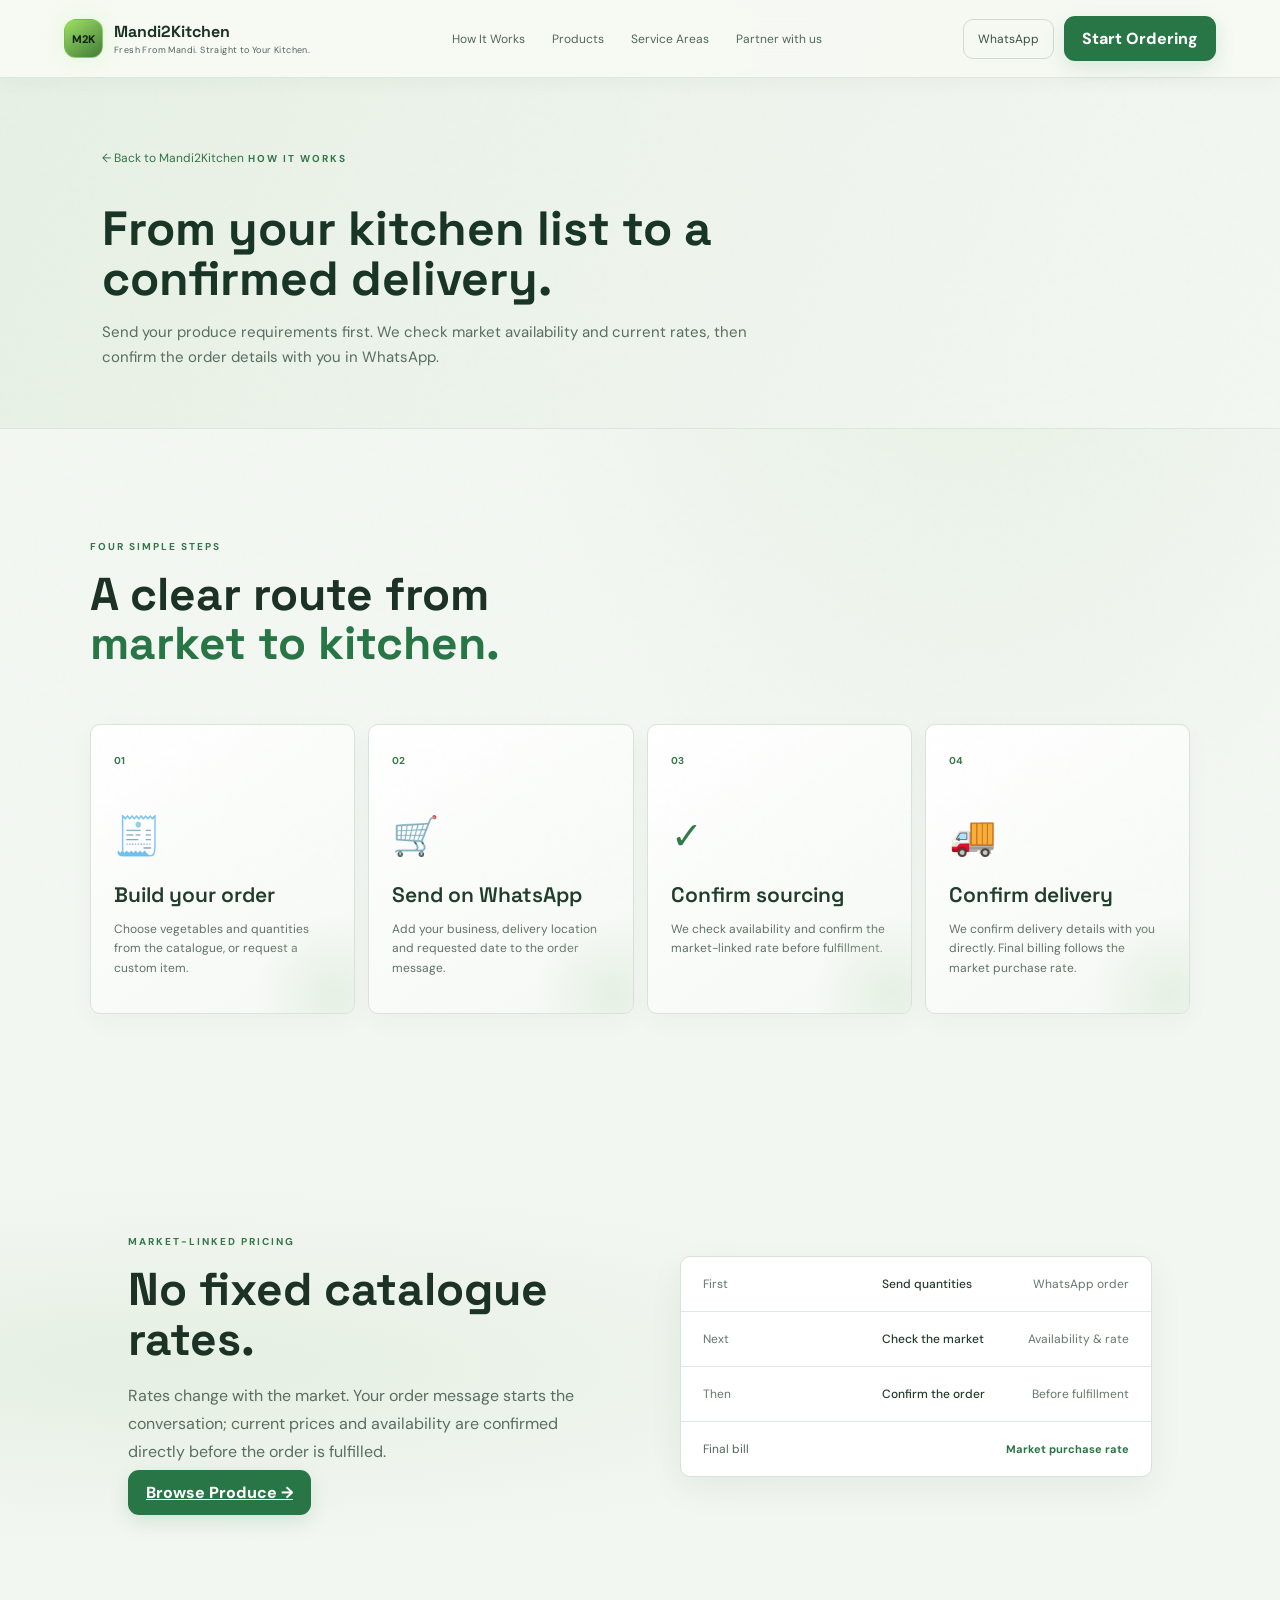
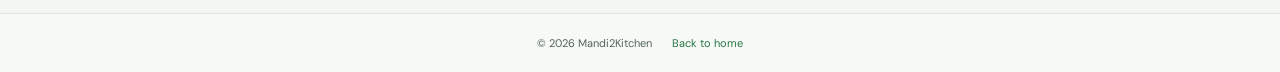
==== Mandi2Kitchen-3D 3/how-it-works.html @ 66011801 "Add files via upload" ====
<!doctype html>
<html lang="en">
  <head>
    <meta charset="UTF-8">
    <meta name="viewport" content="width=device-width, initial-scale=1.0">
    <title>How Ordering Works | Mandi2Kitchen</title>
    <meta name="description" content="Learn how Mandi2Kitchen restaurant produce orders are requested, sourced, checked and confirmed for delivery.">
    <meta name="theme-color" content="#07100c">
    <link rel="icon" type="image/svg+xml" href="favicon.svg">
    <link rel="preconnect" href="https://fonts.googleapis.com">
    <link rel="preconnect" href="https://fonts.gstatic.com" crossorigin>
    <link rel="stylesheet" href="styles.css">
    <link rel="stylesheet" href="visual-refresh.css">
  </head>
  <body>
    <div class="grain">
    </div>
    <header class="nav">
      <a class="brand" href="index.html#home">
        <span class="logo">M2K</span>
        <span>
          <b>Mandi2Kitchen</b>
          <small>Fresh From Mandi. Straight to Your Kitchen.</small>
        </span>
      </a>
      <nav id="siteNav">
        <a href="#process">How It Works</a>
        <a href="products.html">Products</a>
        <a href="service-areas.html">Service Areas</a>
        <a href="partner.html">Partner with us</a>
      </nav>
      <button class="menu-toggle" type="button" aria-label="Open navigation menu" aria-expanded="false" aria-controls="siteNav" onclick="toggleMenu()" title="Open navigation menu">
        <span>
        </span>
        <span>
        </span>
        <span>
        </span>
      </button>
      <div class="nav-actions">
        <a class="wa" href="https://wa.me/919695871673?text=Hello%20Mandi2Kitchen%2C%20I%E2%80%99m%20interested%20in%20ordering%20fresh%20produce.%0A%0AMy%20name%3A%20%5BYour%20name%5D%0ARestaurant%3A%20%5BRestaurant%20name%5D%0ADelivery%20area%3A%20%5BArea%5D%0A%0APlease%20let%20me%20know%20how%20to%20get%20started." target="_blank" rel="noopener noreferrer">WhatsApp</a>
        <a class="primary order-link" href="products.html">Start Ordering</a>
      </div>
    </header>
    <main>
      <section class="partner-hero">
        <div class="partner-hero-inner">
          <a class="partner-back" href="index.html">← Back to Mandi2Kitchen</a>
          <span class="eyebrow">HOW IT WORKS</span>
          <h1>From your kitchen list to a confirmed delivery.</h1>
          <p>Send your produce requirements first. We check market availability and current rates, then confirm the order details with you in WhatsApp.</p>
        </div>
      </section>
      <section id="process" class="section process">
        <div class="section-head">
          <span class="eyebrow">FOUR SIMPLE STEPS</span>
          <h2>A clear route from<br>
            <em>market to kitchen.</em>
          </h2>
        </div>
        <div class="steps">
          <article>
            <b>01</b>
            <span>🧾</span>
            <h3>Build your order</h3>
            <p>Choose vegetables and quantities from the catalogue, or request a custom item.</p>
          </article>
          <article>
            <b>02</b>
            <span>🛒</span>
            <h3>Send on WhatsApp</h3>
            <p>Add your business, delivery location and requested date to the order message.</p>
          </article>
          <article>
            <b>03</b>
            <span>✓</span>
            <h3>Confirm sourcing</h3>
            <p>We check availability and confirm the market-linked rate before fulfillment.</p>
          </article>
          <article>
            <b>04</b>
            <span>🚚</span>
            <h3>Confirm delivery</h3>
            <p>We confirm delivery details with you directly. Final billing follows the market purchase rate.</p>
          </article>
        </div>
      </section>
      <section class="quote-section">
        <div>
          <span class="eyebrow">MARKET-LINKED PRICING</span>
          <h2>No fixed catalogue rates.</h2>
          <p>Rates change with the market. Your order message starts the conversation; current prices and availability are confirmed directly before the order is fulfilled.</p>
          <a class="primary" href="products.html">Browse Produce →</a>
        </div>
        <div class="quote-panel">
          <div class="quote-row">
            <span>First</span>
            <b>Send quantities</b>
            <i>WhatsApp order</i>
          </div>
          <div class="quote-row">
            <span>Next</span>
            <b>Check the market</b>
            <i>Availability & rate</i>
          </div>
          <div class="quote-row">
            <span>Then</span>
            <b>Confirm the order</b>
            <i>Before fulfillment</i>
          </div>
          <div class="quote-total">
            <span>Final bill</span>
            <strong>Market purchase rate</strong>
          </div>
        </div>
      </section>
    </main>
    <footer class="partner-footer">
      <div class="partner-footer-inner">
        <span>© 2026 Mandi2Kitchen</span>
        <a href="index.html">Back to home</a>
      </div>
    </footer>
    <script src="app.js">
    </script>
  </body>
</html>
---- Mandi2Kitchen-3D 3/styles.css ----
@import url('https://fonts.googleapis.com/css2?family=DM+Sans:wght@400;500;600;700&family=Space+Grotesk:wght@500;600;700&display=swap');
.faq-grid {
  display:grid;
  grid-template-columns:repeat(2,minmax(0,1fr));
  gap:0 32px;
  margin-top:30px
}
.faq-grid details {
  padding:18px 0;
  border-top:1px solid #ffffff18
}
.faq-grid summary {
  display:flex;
  justify-content:space-between;
  gap:18px;
  color:#e7eee8;
  font:600 15px 'Space Grotesk',sans-serif;
  list-style:none;
  cursor:pointer
}
.faq-grid summary::-webkit-details-marker {
  display:none
}
.faq-grid summary::after {
  content:'+';
  color:var(--green)
}
.faq-grid details[open] summary::after {
  content:'−'
}
.faq-grid details p {
  max-width:560px;
  margin:12px 0 0;
  color:#94a398;
  font-size:12px;
  line-height:1.7
}
@media(max-width:700px) {
  .faq-grid {
    grid-template-columns:1fr;
    gap:0
  }
}
@media(max-width:760px) {
  .admin-main .admin-form-grid {
    grid-template-columns:repeat(2,minmax(0,1fr))
  }
}
@media(max-width:560px) {
  .admin-main .admin-form-grid,.admin-main .admin-filters {
    grid-template-columns:1fr
  }
  .admin-nav-title {
    display:none
  }
  .admin-heading {
    display:block
  }
  .admin-heading h1 {
    font-size:28px
  }
  .admin-panel {
    padding:16px
  }
  .admin-panel-heading {
    align-items:flex-start
  }
  .price-account .account-signin,.price-account .account-signup-form,.catalog-tools {
    grid-template-columns:1fr
  }
}
.price-account {
  display:grid;
  grid-template-columns:1fr;
  gap:12px;
  padding:18px;
  margin:24px 0;
  border:1px solid #ffffff18;
  border-radius:8px;
  background:#0d1a14
}
.account-signin,.account-signup-form {
  display:grid;
  grid-template-columns:repeat(3,minmax(0,1fr));
  gap:12px;
  align-items:end
}
.account-signin label,.account-signup-form label,.catalog-tools label {
  display:grid;
  gap:6px;
  color:#a8b7ad;
  font-size:11px
}
.account-signin input,.account-signup-form input,.catalog-tools input,.catalog-tools select {
  width:100%;
  min-width:0;
  padding:10px;
  border:1px solid #ffffff18;
  border-radius:8px;
  background:#07110c;
  color:#dce6df;
  font:inherit;
  font-size:12px
}
.price-account p {
  margin:0;
  color:#9daea3;
  font-size:12px
}
.price-account .is-error {
  color:#ff8f8f
}
.account-signup {
  margin-top:12px;
  color:#c9e5ae;
  font-size:12px
}
.account-signup summary {
  cursor:pointer
}
.account-signup-form {
  grid-template-columns:repeat(2,minmax(0,1fr));
  margin:14px 0
}
.account-signup>p {
  margin-top:8px
}
.catalog-tools {
  display:grid;
  grid-template-columns:minmax(200px,2fr) minmax(160px,1fr);
  gap:14px;
  margin:20px 0
}
.product .price-state {
  position:static;
  display:block;
  margin-top:8px;
  color:var(--green);
  font-size:12px
}
.product .price-trend,.product .price-movement,.product .rate-disclaimer {
  display:block;
  position:static;
  margin:8px 0 0;
  font-size:10px;
  line-height:1.5
}
.product .price-trend {
  color:#b9c8be;
  white-space:nowrap
}
.product .price-movement {
  font-weight:700
}
.price-up {
  color:#8ed47b!important
}
.price-down {
  color:#ff8585!important
}
.price-flat {
  color:#b4c0b8!important
}
.product .rate-disclaimer {
  color:#7f9185;
  font-weight:400
}
.history-trigger {
  width:100%;
  margin-top:10px;
  padding:9px;
  border:1px solid #ffffff20;
  border-radius:8px;
  background:transparent;
  color:#d5f58c;
  font:inherit;
  font-size:11px;
  cursor:pointer
}
.history-trigger:hover {
  border-color:#a8e06388
}
.catalog-unconfigured {
  grid-column:1/-1;
  padding:20px;
  border:1px dashed #ffffff28;
  color:#bac8be;
  list-style:none
}
.price-history-modal .modal-box {
  width:min(520px,100%)
}
.history-values,.history-summary {
  display:grid;
  grid-template-columns:1fr auto;
  gap:0 16px
}
.history-value,.history-summary {
  padding:10px 0;
  border-bottom:1px solid #ffffff14;
  color:#aab9af;
  font-size:12px
}
.history-value strong,.history-summary strong {
  color:#f1f5ef;
  font-weight:600;
  text-align:right
}
.history-summary {
  margin-top:10px
}
.history-chart {
  display:block;
  width:100%;
  height:auto;
  margin:18px 0 8px;
  overflow:visible
}
.history-chart line {
  stroke:#ffffff26
}
.history-chart polyline {
  fill:none;
  stroke:#a8e063;
  stroke-width:2
}
.history-chart circle {
  fill:#a8e063
}
.history-chart text {
  fill:#cad5cd;
  font:10px 'DM Sans',sans-serif
}
.history-chart text:nth-of-type(-n+3) {
  fill:#f1f5ef
}
.admin-main {
  max-width:1440px;
  margin:0 auto;
  padding:42px 5% 80px
}
.admin-access {
  max-width:450px;
  margin:8vh auto;
  padding:28px;
  border:1px solid #ffffff18;
  border-radius:8px;
  background:#0d1a14
}
.admin-access h1,.admin-heading h1 {
  margin:12px 0;
  font:700 32px 'Space Grotesk',sans-serif
}
.admin-access>p,.admin-heading p {
  color:#98a79e;
  font-size:12px;
  line-height:1.6
}
.admin-login-form {
  display:grid;
  gap:13px;
  margin-top:22px
}
.admin-login-form label,.admin-form-grid label {
  display:grid;
  gap:6px;
  color:#bac8be;
  font-size:11px
}
.admin-login-form input,.admin-form-grid input,.admin-form-grid select,.admin-table select {
  min-width:0;
  padding:10px;
  border:1px solid #ffffff20;
  border-radius:7px;
  background:#07110c;
  color:#e3ebe5;
  font:inherit;
  font-size:12px
}
.admin-access .is-error,.admin-panel .is-error {
  color:#ff8989
}
.admin-nav-title {
  color:#d4e0d7;
  font:600 14px 'Space Grotesk',sans-serif
}
.admin-heading {
  display:flex;
  justify-content:space-between;
  align-items:end;
  gap:24px;
  margin-bottom:28px
}
.admin-heading h1 {
  font-size:38px
}
.admin-identity,.append-only-label {
  color:#a8e063;
  font-size:11px
}
.admin-panel {
  margin:22px 0;
  padding:22px;
  border:1px solid #ffffff16;
  border-radius:8px;
  background:#0d1a14
}
.admin-panel-heading {
  display:flex;
  justify-content:space-between;
  align-items:center;
  gap:16px;
  margin-bottom:18px
}
.admin-panel-heading h2 {
  margin:8px 0 0;
  font:600 21px 'Space Grotesk',sans-serif
}
.admin-form-grid {
  display:grid;
  grid-template-columns:repeat(3,minmax(0,1fr));
  gap:14px
}
.admin-full {
  grid-column:1/-1
}
.admin-check {
  display:flex!important;
  align-items:center;
  gap:9px!important
}
.admin-check input {
  width:16px;
  height:16px;
  accent-color:#a8e063
}
.admin-form-help {
  margin:14px 0;
  color:#91a096;
  font-size:11px;
  line-height:1.6
}
.admin-filters {
  display:grid;
  grid-template-columns:1fr 1fr 1fr;
  gap:12px;
  margin:14px 0
}
.admin-filters label {
  display:grid;
  gap:6px;
  color:#bac8be;
  font-size:11px
}
.admin-filters input,.admin-filters select {
  min-width:0;
  padding:10px;
  border:1px solid #ffffff20;
  border-radius:7px;
  background:#07110c;
  color:#e3ebe5;
  font:inherit;
  font-size:12px
}
.admin-table-wrap {
  width:100%;
  overflow-x:auto
}
.admin-table {
  width:100%;
  min-width:820px;
  border-collapse:collapse;
  text-align:left;
  font-size:11px
}
.admin-table th,.admin-table td {
  padding:12px 10px;
  border-bottom:1px solid #ffffff12;
  vertical-align:top
}
.admin-table thead th {
  color:#9eaea3;
  font-size:10px;
  font-weight:600;
  white-space:nowrap
}
.admin-table tbody th {
  font-weight:600
}
.admin-table tbody th small {
  display:block;
  margin-top:4px;
  color:#83938a;
  font-weight:400
}
.admin-price-pair {
  display:grid;
  grid-template-columns:auto auto;
  gap:4px 7px;
  white-space:nowrap
}
.admin-price-pair small {
  color:#889a8e
}
.admin-muted {
  color:#728278
}
.admin-request {
  color:#e4cc7b
}
.admin-product-name {
  color:#e6eee8
}
.admin-table select {
  max-width:110px;
  padding:7px
}
.admin-table .compact {
  margin-left:4px;
  padding:7px 9px;
  font-size:10px
}
.account-status {
  display:inline-block;
  padding:4px 7px;
  border-radius:12px;
  background:#ffffff12
}
.account-active {
  color:#9be18c
}
.account-pending {
  color:#e9ce7a
}
.account-suspended {
  color:#ff8888
}
.order-link,.hero-cta a.primary {
  display:inline-flex;
  align-items:center;
  text-decoration:none
}
.partner-hero {
  padding:68px 8% 42px;
  border-bottom:1px solid #ffffff0d
}
.partner-hero-inner {
  max-width:1120px;
  margin:0 auto
}
.partner-hero h1 {
  max-width:760px;
  margin:18px 0 14px;
  font:700 48px/1.05 'Space Grotesk',sans-serif;
  color:var(--text)
}
.partner-hero p {
  max-width:700px;
  color:var(--muted);
  font-size:15px;
  line-height:1.7
}
.partner-back {
  display:inline-block;
  margin-bottom:20px;
  color:#bed99f;
  text-decoration:none;
  font-size:12px
}
.partner-layout {
  max-width:1240px;
  margin:0 auto;
  padding:48px 8% 90px;
  display:grid;
  grid-template-columns:minmax(0,1.55fr) minmax(250px,.75fr);
  gap:64px;
  align-items:start
}
.partner-form {
  padding:26px;
  border:1px solid #ffffff16;
  border-radius:8px;
  background:#0d1a14
}
.partner-form h2 {
  margin:10px 0 8px;
  font:600 25px 'Space Grotesk',sans-serif
}
.partner-form>p {
  margin:0;
  color:#94a398;
  font-size:12px;
  line-height:1.6
}
.partner-fields {
  display:grid;
  grid-template-columns:repeat(2,minmax(0,1fr));
  gap:14px;
  margin:22px 0
}
.partner-fields label {
  display:grid;
  gap:7px;
  min-width:0;
  color:#b8c7bc;
  font-size:11px
}
.partner-fields label>span {
  display:block
}
.partner-fields .partner-full {
  grid-column:1/-1
}
.partner-fields input,.partner-fields select,.partner-fields textarea {
  width:100%;
  min-width:0;
  padding:12px;
  border:1px solid #ffffff18;
  border-radius:8px;
  background:#07110c;
  color:#dce6df;
  font:inherit;
  font-size:13px
}
.partner-fields textarea {
  min-height:82px;
  resize:vertical
}
.partner-fields input:focus,.partner-fields select:focus,.partner-fields textarea:focus {
  outline:2px solid #a8e06388;
  outline-offset:1px
}
.partner-form button {
  width:100%
}
.partner-privacy {
  margin-top:12px!important;
  font-size:11px!important
}
.partner-aside {
  position:sticky;
  top:105px;
  padding:8px 0 0 24px;
  border-left:1px solid #ffffff18
}
.partner-aside h2 {
  margin:10px 0 22px;
  font:600 20px 'Space Grotesk',sans-serif
}
.partner-steps {
  list-style:none;
  margin:0;
  padding:0
}
.partner-steps li {
  display:grid;
  grid-template-columns:34px 1fr;
  gap:10px;
  padding:14px 0;
  border-top:1px solid #ffffff12
}
.partner-steps li>span {
  color:var(--green);
  font:600 13px 'Space Grotesk',sans-serif
}
.partner-steps b {
  font-size:13px
}
.partner-steps p {
  margin:5px 0 0;
  color:#94a398;
  font-size:11px;
  line-height:1.6
}
.partner-rate-note {
  margin-top:24px;
  padding-top:18px;
  border-top:1px solid #ffffff18;
  color:#a8b7ad;
  font-size:12px;
  line-height:1.7
}
.partner-rate-note strong {
  color:var(--green)
}
.partner-footer {
  padding:22px 8%;
  border-top:1px solid #ffffff10;
  color:#7f9185;
  font-size:11px
}
.partner-footer-inner {
  max-width:1120px;
  margin:0 auto;
  display:flex;
  justify-content:space-between;
  gap:20px
}
.partner-footer a {
  color:#bed99f;
  text-decoration:none
}
@media(max-width:950px) {
  .partner-layout {
    grid-template-columns:1fr;
    gap:34px
  }
  .partner-aside {
    position:static;
    padding:22px 0 0;
    border-left:0;
    border-top:1px solid #ffffff18
  }
}
@media(max-width:560px) {
  .partner-hero {
    padding:38px 5% 28px
  }
  .partner-hero h1 {
    font-size:34px
  }
  .partner-layout {
    padding:28px 5% 64px
  }
  .partner-form {
    padding:18px
  }
  .partner-fields {
    grid-template-columns:1fr;
    gap:12px
  }
  .partner-fields .partner-full {
    grid-column:auto
  }
  .partner-footer {
    padding:20px 5%
  }
  .partner-footer-inner {
    flex-direction:column
  }
}
html {
  overflow-x:clip
}
.modal-box .pricing-note {
  margin:10px 0 16px;
  padding:10px 12px;
  border-left:2px solid var(--green);
  border-radius:0 8px 8px 0;
  background:#a8e0630a;
  color:#b8c7bc;
  font-size:12px;
  line-height:1.5
}
.order-details label {
  display:grid;
  gap:6px;
  min-width:0;
  color:var(--muted);
  font-size:11px
}
.order-details label>span {
  display:block
}
.order-details .full {
  grid-column:1/-1
}
.order-details label textarea {
  grid-column:auto;
  min-height:64px
}
.order-count {
  display:inline-grid;
  place-items:center;
  min-width:20px;
  height:20px;
  margin-left:5px;
  padding:0 5px;
  border-radius:20px;
  background:#10200c;
  color:#d5f58c;
  font-size:10px;
  vertical-align:middle
}
.scene .crate {
  animation:crateFloat3d 5.5s ease-in-out infinite;
  transform:rotateX(calc(54deg + var(--tilt-y,0deg))) rotateY(var(--tilt-x,0deg)) rotateZ(-7deg)
}
.scene .produce {
  font-size:68px;
  transform-style:preserve-3d;
  text-shadow:0 12px 16px #0008
}
.scene .p1 {
  transform:translateZ(92px) rotate(-14deg)
}
.scene .p2 {
  transform:translateZ(118px) rotate(12deg)
}
.scene .p3 {
  transform:translateZ(78px) rotate(-8deg)
}
.scene .p4 {
  transform:translateZ(106px) rotate(15deg)
}
.scene .p5 {
  transform:translateZ(128px) rotate(-10deg)
}
@keyframes crateFloat3d {
  50% {
    transform:rotateX(calc(54deg + var(--tilt-y,0deg))) rotateY(var(--tilt-x,0deg)) rotateZ(-7deg) translateY(-18px)
  }
}
@media(prefers-reduced-motion:reduce) {
  .scene .crate,.scene .produce,.orbit {
    animation:none!important
  }
  .scene .crate {
    transform:rotateX(54deg) rotateZ(-7deg)
  }
}
.menu-toggle {
  display:none;
  width:42px;
  height:42px;
  padding:0;
  border:1px solid #ffffff20;
  border-radius:9px;
  background:#0d1a14;
  place-content:center;
  gap:5px;
  cursor:pointer
}
.menu-toggle span {
  display:block;
  width:17px;
  height:2px;
  border-radius:2px;
  background:var(--text);
  transition:transform .2s,opacity .2s
}
.menu-toggle[aria-expanded=true] span:first-child {
  transform:translateY(3.5px) rotate(45deg)
}
.menu-toggle[aria-expanded=true] span:nth-child(2) {
  opacity:0
}
.menu-toggle[aria-expanded=true] span:last-child {
  transform:translateY(-3.5px) rotate(-45deg)
}
@media(max-width:950px) {
  .menu-toggle {
    display:grid
  }
  .nav nav.mobile-open {
    position:absolute;
    top:78px;
    left:0;
    right:0;
    display:flex;
    flex-direction:column;
    gap:0;
    padding:8px 5% 18px;
    background:#07100cf5;
    border-bottom:1px solid #ffffff16;
    box-shadow:0 20px 30px #0008
  }
  .nav nav.mobile-open a {
    padding:13px 0;
    border-bottom:1px solid #ffffff0d;
    color:#dce6df
  }
  .nav nav.mobile-open a:last-child {
    border-bottom:0
  }
}
.products .product {
  min-height:0;
  display:flex;
  flex-direction:column;
  align-items:flex-start
}
.products .product .price {
  position:static;
  display:block;
  margin-top:auto;
  padding-top:12px
}
.catalog-controls {
  display:grid;
  grid-template-columns:85px minmax(0,1fr);
  gap:8px;
  width:100%;
  margin-top:12px
}
.catalog-controls input,.catalog-controls select {
  width:100%;
  min-width:0;
  padding:9px;
  background:#07110c;
  border:1px solid #ffffff20;
  border-radius:8px;
  color:var(--text);
  font:inherit;
  font-size:12px
}
.catalog-controls .add-product {
  grid-column:1/-1;
  padding:10px;
  border:1px solid #a8e06366;
  border-radius:9px;
  background:#a8e063;
  color:#10200c;
  font:600 12px 'DM Sans',sans-serif;
  cursor:pointer
}
.catalog-controls .add-product:hover {
  background:#d5f58c
}
:root {
  --bg:#07100c;
  --panel:#0d1a14;
  --line:#20362a;
  --text:#f1f5ef;
  --muted:#9eaca2;
  --green:#a8e063;
  --green2:#6fc44a;
  --lime:#d5f58c
}
* {
  box-sizing:border-box
}
html {
  scroll-behavior:smooth
}
body {
  margin:0;
  background:radial-gradient(circle at 80% 10%,#153422 0,#07100c 32%),var(--bg);
  color:var(--text);
  font-family:'DM Sans',sans-serif;
  overflow-x:hidden
}
.grain {
  position:fixed;
  inset:0;
  pointer-events:none;
  opacity:.035;
  background-image:url("data:image/svg+xml,%3Csvg viewBox='0 0 160 160' xmlns='http://www.w3.org/2000/svg'%3E%3Cfilter id='n'%3E%3CfeTurbulence type='fractalNoise' baseFrequency='.8' numOctaves='4' stitchTiles='stitch'/%3E%3C/filter%3E%3Crect width='100%25' height='100%25' filter='url(%23n)' opacity='.6'/%3E%3C/svg%3E");
  z-index:20
}
.nav {
  height:78px;
  display:flex;
  align-items:center;
  justify-content:space-between;
  padding:0 5%;
  border-bottom:1px solid #ffffff0b;
  position:sticky;
  top:0;
  z-index:30;
  background:#07100cd9;
  backdrop-filter:blur(16px)
}
.brand {
  display:flex;
  gap:11px;
  align-items:center;
  color:var(--text);
  text-decoration:none
}
.brand .logo {
  width:39px;
  height:39px;
  display:grid;
  place-items:center;
  border:1px solid #8bd85d88;
  border-radius:12px;
  background:linear-gradient(145deg,#9ee063,#427c39);
  color:#10200e;
  font-weight:800;
  font-size:11px;
  box-shadow:0 0 25px #82db5830
}
.brand b {
  display:block;
  font-family:'Space Grotesk';
  font-size:16px
}
.brand small {
  display:block;
  color:#7f9185;
  font-size:9px;
  margin-top:2px;
  letter-spacing:.4px
}
nav {
  display:flex;
  gap:27px
}
nav a {
  color:#aab8ae;
  text-decoration:none;
  font-size:12px
}
nav a:hover {
  color:#fff
}
.nav-actions {
  display:flex;
  gap:10px;
  align-items:center
}
.wa,.secondary {
  color:#d7e3da;
  text-decoration:none;
  font-size:12px
}
.wa {
  border:1px solid #ffffff18;
  border-radius:10px;
  padding:11px 14px
}
.primary {
  border:0;
  background:var(--green);
  color:#10200c;
  font-weight:800;
  border-radius:11px;
  padding:12px 18px;
  cursor:pointer;
  box-shadow:0 8px 30px #a8e06322
}
.primary:hover {
  transform:translateY(-1px)
}
.xl {
  padding:15px 22px
}
.secondary {
  border:1px solid #ffffff18;
  padding:14px 18px;
  border-radius:11px
}
.hero {
  min-height:700px;
  padding:70px 7% 50px;
  display:grid;
  grid-template-columns:1fr 1fr;
  align-items:center;
  gap:30px;
  position:relative
}
.eyebrow {
  font-size:10px;
  letter-spacing:2px;
  color:#8faa98;
  font-weight:700
}
.eyebrow i {
  display:inline-block;
  width:7px;
  height:7px;
  border-radius:50%;
  background:var(--green);
  box-shadow:0 0 12px var(--green);
  margin-right:8px
}
.hero h1 {
  font:700 clamp(45px,5.4vw,78px)/.98 'Space Grotesk';
  letter-spacing:-4px;
  margin:22px 0
}
.hero h1 em,.section h2 em,.quote-section h2 em,.contact h2 em {
  font-style:normal;
  color:var(--green)
}
.hero p {
  max-width:570px;
  color:#aab8ae;
  line-height:1.75;
  font-size:15px
}
.hero-cta {
  display:flex;
  gap:10px;
  align-items:center;
  margin:29px 0
}
.trust {
  display:flex;
  gap:20px;
  flex-wrap:wrap;
  color:#788b7e;
  font-size:10px
}
.scene {
  height:540px;
  position:relative;
  perspective:1100px;
  display:grid;
  place-items:center
}
.orbit {
  position:absolute;
  border:1px solid #a8e0631e;
  border-radius:50%;
  transform:rotateX(67deg);
  animation:spin 15s linear infinite
}
.orbit1 {
  width:450px;
  height:450px
}
.orbit2 {
  width:330px;
  height:330px;
  animation-duration:10s;
  animation-direction:reverse
}
.crate {
  width:290px;
  height:210px;
  position:relative;
  transform:rotateX(54deg) rotateZ(-7deg);
  transform-style:preserve-3d;
  animation:float 5s ease-in-out infinite;
  filter:drop-shadow(0 35px 35px #0008)
}
.crate-top {
  position:absolute;
  inset:0 0 90px 0;
  background:linear-gradient(145deg,#a4db70,#4e873f);
  transform:translateZ(65px);
  border:8px solid #315a30;
  border-radius:18px;
  display:flex;
  align-items:center;
  justify-content:space-around;
  color:#142414
}
.crate-top span {
  font:700 22px 'Space Grotesk'
}
.crate-top b {
  font-size:10px;
  border:1px solid #183918;
  padding:5px 8px
}
.crate-front {
  position:absolute;
  width:290px;
  height:115px;
  top:95px;
  background:repeating-linear-gradient(90deg,#365f35 0 12px,#527d43 12px 25px);
  border:8px solid #294d2b;
  border-radius:0 0 18px 18px;
  transform:translateZ(0)
}
.crate-side {
  position:absolute;
  width:115px;
  height:115px;
  right:-57px;
  top:95px;
  background:#315a31;
  border:8px solid #294d2b;
  transform:skewY(32deg) rotateY(58deg)
}
.produce {
  position:absolute;
  font-size:65px;
  filter:drop-shadow(0 9px 8px #0008);
  z-index:4
}
.p1 {
  left:28px;
  top:25px
}
.p2 {
  left:90px;
  top:2px
}
.p3 {
  left:145px;
  top:23px
}
.p4 {
  left:205px;
  top:8px
}
.p5 {
  left:125px;
  top:56px
}
.float-card {
  position:absolute;
  background:#0d1b14d9;
  border:1px solid #ffffff15;
  border-radius:14px;
  padding:12px 14px;
  display:flex;
  gap:9px;
  align-items:center;
  backdrop-filter:blur(12px);
  box-shadow:0 15px 45px #0005
}
.float-card b {
  font-size:13px;
  display:block
}
.float-card small {
  font-size:9px;
  color:#8b9b91;
  display:block;
  margin-top:3px
}
.card1 {
  top:90px;
  right:2%
}
.card2 {
  bottom:95px;
  left:2%
}
.card3 {
  right:8%;
  bottom:35px
}
.dot {
  width:9px;
  height:9px;
  border-radius:50%;
  display:block
}
.green {
  background:var(--green);
  box-shadow:0 0 10px var(--green)
}
.ticker {
  height:72px;
  border-block:1px solid #ffffff0b;
  display:flex;
  align-items:center;
  justify-content:space-around;
  color:#6e8175;
  font-size:10px;
  letter-spacing:2px
}
.section {
  padding:105px 7%
}
.section-head {
  max-width:700px
}
.section h2,.quote-section h2,.contact h2 {
  font:700 clamp(38px,4.5vw,62px)/1 'Space Grotesk';
  letter-spacing:-2.5px;
  margin:15px 0 18px
}
.section-head p,.service-copy p,.quote-section p,.contact p {
  color:#94a398;
  line-height:1.75;
  max-width:650px
}
.steps {
  display:grid;
  grid-template-columns:repeat(4,1fr);
  gap:13px;
  margin-top:55px
}
.steps article {
  min-height:290px;
  background:linear-gradient(145deg,#102018,#0b1510);
  border:1px solid #ffffff0d;
  border-radius:20px;
  padding:23px;
  position:relative;
  overflow:hidden
}
.steps article:after {
  content:'';
  position:absolute;
  width:160px;
  height:160px;
  border-radius:50%;
  background:#a8e06308;
  right:-60px;
  bottom:-60px
}
.steps b {
  color:#718278;
  font-size:10px
}
.steps span {
  font-size:38px;
  display:block;
  margin:42px 0 20px
}
.steps h3 {
  font:600 21px 'Space Grotesk';
  margin:0 0 9px
}
.steps p {
  color:#7f9186;
  font-size:12px;
  line-height:1.6
}
.products {
  background:#09140f;
  border-block:1px solid #ffffff08
}
.product-grid {
  display:grid;
  grid-template-columns:repeat(4,1fr);
  gap:13px;
  margin:45px 0 20px
}
.product {
  border:1px solid #ffffff0d;
  background:#0e1b15;
  border-radius:18px;
  padding:18px;
  min-height:200px;
  position:relative;
  transition:.3s
}
.product:hover {
  transform:translateY(-5px);
  border-color:#a8e06355
}
.product .emoji {
  font-size:48px
}
.product h3 {
  margin:14px 0 4px;
  font:600 17px 'Space Grotesk'
}
.product p {
  font-size:10px;
  color:#788b80
}
.product .price {
  position:absolute;
  right:16px;
  bottom:18px;
  color:var(--green);
  font-weight:700;
  font-size:12px
}
.outline {
  background:transparent;
  border:1px solid #a8e06366;
  color:#cce8b4;
  padding:14px 20px;
  border-radius:11px;
  cursor:pointer
}
.wide {
  width:100%
}
.quote-section {
  padding:110px 10%;
  display:grid;
  grid-template-columns:1fr 1fr;
  gap:80px;
  align-items:center;
  background:radial-gradient(circle at 10% 50%,#23432966,transparent 45%)
}
.quote-panel {
  background:#0c1812;
  border:1px solid #ffffff0e;
  border-radius:20px;
  overflow:hidden;
  box-shadow:0 30px 80px #0005
}
.quote-row,.quote-total {
  padding:19px 22px;
  border-bottom:1px solid #ffffff0b;
  display:grid;
  grid-template-columns:1.3fr .8fr 1fr;
  align-items:center;
  font-size:12px
}
.quote-row b {
  font-weight:500;
  color:#d5dfd8
}
.quote-row i {
  font-style:normal;
  color:#8fd05e;
  text-align:right
}
.quote-total {
  border:0;
  display:flex;
  justify-content:space-between
}
.quote-total strong {
  color:var(--green);
  font-size:11px
}
.service {
  display:grid;
  grid-template-columns:1.15fr .85fr;
  gap:90px;
  align-items:center
}
.service-map {
  height:440px;
  border:1px solid #ffffff0d;
  border-radius:25px;
  background:radial-gradient(circle at 48% 42%,#244c2e,#0c1912 50%,#08100c);
  position:relative;
  overflow:hidden;
  transform:rotateX(8deg);
  box-shadow:inset 0 0 100px #0008
}
.map-glow {
  position:absolute;
  inset:15%;
  border:1px dashed #a8e06320;
  border-radius:45%;
  transform:rotate(-20deg)
}
.pin {
  position:absolute;
  color:var(--green);
  font-size:25px;
  text-shadow:0 0 18px var(--green);
  animation:pulse 2s infinite
}
.pin small {
  display:block;
  color:#b8c6bc;
  font-size:10px;
  text-shadow:none;
  margin-top:-5px
}
.mumbai {
  left:20%;
  bottom:23%
}
.navi {
  left:48%;
  bottom:34%
}
.thane {
  right:20%;
  top:25%
}
.route {
  position:absolute;
  height:1px;
  background:linear-gradient(90deg,transparent,var(--green),transparent);
  transform-origin:left;
  opacity:.5
}
.r1 {
  width:210px;
  left:27%;
  bottom:30%;
  transform:rotate(-20deg)
}
.r2 {
  width:180px;
  left:50%;
  bottom:43%;
  transform:rotate(-55deg)
}
.chips {
  display:flex;
  flex-wrap:wrap;
  gap:7px;
  margin-top:25px
}
.chips span {
  border:1px solid #ffffff12;
  background:#0e1a14;
  padding:8px 11px;
  border-radius:8px;
  font-size:10px;
  color:#9bad9f
}
.metrics {
  display:grid;
  grid-template-columns:1fr 1fr;
  gap:80px;
  background:#0a130e
}
.metric-grid {
  display:grid;
  grid-template-columns:1fr 1fr;
  gap:1px;
  background:#ffffff0d
}
.metric-grid div {
  padding:30px;
  background:#0a130e
}
.metric-grid strong {
  display:block;
  font:600 30px 'Space Grotesk';
  color:var(--green)
}
.metric-grid span {
  display:block;
  color:#819187;
  font-size:10px;
  margin-top:7px
}
.contact {
  padding:105px 10%;
  display:flex;
  justify-content:space-between;
  align-items:center;
  gap:40px;
  background:linear-gradient(110deg,#193723,#0c1811)
}
.contact-card {
  min-width:320px;
  border:1px solid #ffffff16;
  border-radius:18px;
  overflow:hidden;
  background:#07100ccc
}
.contact-card a {
  display:block;
  padding:22px;
  text-decoration:none;
  border-bottom:1px solid #ffffff0b
}
.contact-card a:last-child {
  border:0
}
.contact-card small {
  display:block;
  color:#7f9386;
  font-size:9px;
  letter-spacing:2px
}
.contact-card b {
  display:block;
  color:#eaf1eb;
  margin-top:6px;
  font-size:13px
}
footer {
  padding:28px 6%;
  display:flex;
  justify-content:space-between;
  align-items:center;
  color:#65756b;
  font-size:9px;
  border-top:1px solid #ffffff0a
}
.modal {
  position:fixed;
  inset:0;
  background:#000b;
  backdrop-filter:blur(10px);
  z-index:100;
  display:none;
  align-items:center;
  justify-content:center;
  padding:20px
}
.modal.show {
  display:flex
}
.modal-box {
  width:min(720px,100%);
  max-height:90vh;
  overflow:auto;
  background:#0d1a14;
  border:1px solid #ffffff18;
  border-radius:22px;
  padding:28px;
  position:relative;
  box-shadow:0 30px 100px #000
}
.close {
  position:absolute;
  right:18px;
  top:15px;
  background:none;
  border:0;
  color:#b9c6bd;
  font-size:28px;
  cursor:pointer
}
.modal-box h2 {
  font:600 30px 'Space Grotesk';
  margin:12px 0
}
.modal-box p {
  color:#899a90;
  font-size:12px;
  line-height:1.6
}
.order-lines {
  margin:20px 0
}
.line {
  display:grid;
  grid-template-columns:1fr 100px 70px 35px;
  gap:8px;
  margin-bottom:8px
}
.line input,.add-line input,.add-line select,.order-footer input,.form-grid input,.form-grid select,.form-grid textarea {
  background:#07110c;
  border:1px solid #ffffff14;
  color:#dce6df;
  padding:12px;
  border-radius:9px;
  outline:0;
  width:100%
}
.line button {
  background:#ffffff0d;
  border:0;
  color:#a7b6ad;
  border-radius:8px
}
.add-line {
  display:grid;
  grid-template-columns:1fr 90px 100px 70px;
  gap:8px
}
.add-line button {
  border:1px solid #a8e06366;
  background:transparent;
  color:#bfe69e;
  border-radius:9px
}
.order-footer {
  display:flex;
  gap:8px;
  margin-top:15px
}
.order-footer input {
  flex:1
}
.form-grid {
  display:grid;
  grid-template-columns:1fr 1fr;
  gap:10px;
  margin:20px 0
}
.form-grid textarea {
  grid-column:1/-1;
  min-height:90px;
  resize:vertical
}
.form-grid input:first-child {
  grid-column:span 2
}
@keyframes float {
  50% {
    transform:rotateX(54deg) rotateZ(-7deg) translateY(-15px)
  }
}
@keyframes spin {
  to {
    transform:rotateX(67deg) rotateZ(360deg)
  }
}
@keyframes pulse {
  50% {
    transform:scale(1.12);
    text-shadow:0 0 30px var(--green)
  }
}
@media(max-width:950px) {
  nav {
    display:none
  }
  .hero,.quote-section,.service,.metrics {
    grid-template-columns:1fr
  }
  .hero {
    padding-top:55px
  }
  .scene {
    height:470px
  }
  .steps {
    grid-template-columns:1fr 1fr
  }
  .product-grid {
    grid-template-columns:1fr 1fr
  }
  .contact {
    display:block
  }
  .contact-card {
    margin-top:35px
  }
  .ticker {
    overflow:hidden;
    gap:35px;
    justify-content:flex-start;
    padding:0 5%;
    white-space:nowrap
  }
  .ticker div {
    flex:0 0 auto
  }
}
@media(max-width:560px) {
  .nav {
    padding:0 4%
  }
  .nav-actions .wa {
    display:none
  }
  .hero {
    padding:45px 5% 20px
  }
  .hero h1 {
    font-size:43px;
    letter-spacing:-2.5px
  }
  .hero-cta {
    flex-direction:column;
    align-items:stretch
  }
  .scene {
    transform:scale(.82);
    margin:-35px -40px
  }
  .steps,.product-grid {
    grid-template-columns:1fr
  }
  .section,.quote-section,.contact {
    padding:75px 5%
  }
  .quote-section {
    gap:35px
  }
  .service {
    gap:35px
  }
  .service-map {
    height:330px
  }
  .contact-card {
    min-width:0
  }
  .order-footer,.add-line {
    grid-template-columns:1fr;
    display:grid
  }
  .line {
    grid-template-columns:1fr 80px 65px 35px
  }
  .form-grid {
    grid-template-columns:1fr
  }
  .form-grid input:first-child {
    grid-column:auto
  }
}
---- Mandi2Kitchen-3D 3/visual-refresh.css ----
:root {
  --bg:#f3f7f2;
  --panel:#ffffff;
  --line:#d7e2d8;
  --text:#1b3225;
  --muted:#596d60;
  --green:#287545;
  --green2:#1f613b;
  --lime:#e2f3ad;
  --accent:#df7957
}
body {
  background:radial-gradient(ellipse at 76% 6%,#e4efe2 0,transparent 36%),#f3f7f2;
  color:var(--text)
}
.grain {
  opacity:.012
}
.nav {
  background:#f7faf4ed;
  border-bottom-color:#dce6dc;
  box-shadow:0 4px 20px #1833230a
}
.brand,.brand b {
  color:var(--text)
}
.brand small {
  color:#526458
}
nav a {
  color:#52675a
}
nav a:hover,.partner-back:hover {
  color:var(--green)
}
.wa,.secondary {
  color:#355242
}
.wa {
  border-color:#cfdbd0
}
.menu-toggle {
  background:#fff;
  border-color:#d4dfd5
}
.menu-toggle span {
  background:var(--text)
}
.primary {
  background:var(--green);
  color:#fff;
  box-shadow:0 7px 20px #28754524
}
.primary:hover {
  background:var(--green2)
}
.outline {
  border-color:#8eaa94;
  color:#315841
}
.outline:hover {
  background:#eaf2ea
}
.hero {
  background:transparent
}
.hero h1,.hero .hero-copy h1 {
  color:#193526;
  letter-spacing:0;
  line-height:1.03
}
.hero h1 em {
  color:#3c8050
}
.hero-copy>p,.section-head p,.service-copy p,.quote-section p,.contact p,.partner-hero p {
  color:#596d60
}
.eyebrow {
  color:#34754a
}
.hero .eyebrow i {
  background:var(--accent);
  box-shadow:0 0 0 4px #df79571c
}
.trust {
  color:#53685b
}
.scene {
  isolation:isolate
}
.scene:before {
  content:'';
  position:absolute;
  z-index:-1;
  inset:8% 4%;
  border-radius:48%;
  background:radial-gradient(ellipse,#dfecdc 0,rgba(223,236,220,.64) 35%,transparent 72%)
}
.orbit {
  border-color:#4f89543a
}
.float-card {
  border-color:#ffffffa8;
  box-shadow:0 15px 45px #142d1c20
}
.float-card,.float-card b {
  color:#f1f5ef
}
.float-card small {
  color:#c0cec3
}
.float-card .truck {
  color:#e2f3ad
}
.ticker {
  border-block-color:#dce6dc;
  color:#64766a
}
.section {
  color:var(--text)
}
.section h2,.quote-section h2,.contact h2 {
  font-size:46px;
  line-height:1.08;
  letter-spacing:0;
  color:var(--text)
}
.section-head {
  max-width:760px
}
.products {
  background:#eaf1e9;
  border-block-color:#dce6dc
}
.product {
  background:#fff;
  border-color:#d8e3d9;
  border-radius:10px;
  box-shadow:0 8px 22px #203c2710
}
.product:hover {
  border-color:#77a780;
  box-shadow:0 14px 30px #203c2718
}
.product h3 {
  color:#203c2a;
  letter-spacing:0
}
.product p {
  color:#637468
}
.product .price {
  color:#287545
}
.catalog-tools input,.catalog-tools select,.catalog-controls input,.catalog-controls select {
  background:#fff;
  border-color:#cad8cc;
  color:#243d2d
}
.catalog-tools label {
  color:#425a49
}
.catalog-results {
  color:#526458
}
.catalog-actions {
  display:flex;
  flex-wrap:wrap;
  gap:10px;
  margin:14px 0
}
.favorite-filter,.repeat-order {
  padding:9px 13px;
  border:1px solid #c6d8c8;
  border-radius:8px;
  background:#fff;
  color:#315841;
  font:600 12px 'DM Sans',sans-serif;
  cursor:pointer
}
.favorite-filter[aria-pressed=true] {
  background:#e7f1e4;
  border-color:#77a780;
  color:#245536
}
.repeat-order {
  background:#edf5e9
}
.favorite-toggle {
  position:absolute;
  top:12px;
  right:12px;
  z-index:2;
  width:34px;
  height:34px;
  border:1px solid #d4e0d4;
  border-radius:50%;
  background:#fff;
  color:#607569;
  font-size:20px;
  line-height:1;
  cursor:pointer
}
.favorite-toggle.is-favorite {
  color:#bc6c2c;
  border-color:#e7c8a9
}
.product .emoji {
  padding-right:34px
}
.catalog-cart {
  display:none;
  position:fixed;
  z-index:29;
  left:50%;
  bottom:16px;
  transform:translateX(-50%);
  align-items:center;
  gap:12px;
  width:min(700px,calc(100% - 28px));
  padding:12px 14px;
  border:1px solid #ffffff24;
  border-radius:12px;
  background:#1d4b30;
  color:#fff;
  box-shadow:0 12px 36px #112b1b42
}
.catalog-cart.is-visible {
  display:flex
}
.catalog-cart>span {
  flex:1;
  font-size:13px;
  font-weight:600
}
.catalog-clear {
  padding:9px 11px;
  border:1px solid #ffffff40;
  border-radius:8px;
  background:transparent;
  color:#f0f5ef;
  font:600 11px 'DM Sans',sans-serif;
  cursor:pointer
}
.catalog-cart .primary {
  padding:10px 14px;
  background:#e2f3ad;
  color:#1b3225;
  white-space:nowrap
}
.catalog-toast {
  position:fixed;
  z-index:50;
  left:50%;
  bottom:88px;
  transform:translate(-50%,12px);
  padding:10px 16px;
  border-radius:22px;
  background:#203b2b;
  color:#fff;
  font-size:12px;
  opacity:0;
  pointer-events:none;
  transition:opacity .18s,transform .18s
}
.catalog-toast.is-visible {
  transform:translate(-50%,0);
  opacity:1
}
.catalog-controls .add-product {
  background:#287545;
  border-color:#287545;
  color:#fff
}
.catalog-controls .quick-order {
  grid-column:1/-1;
  padding:9px;
  border:1px solid #c4d7c8;
  border-radius:8px;
  background:#fff;
  color:#285a39;
  font:600 11px 'DM Sans',sans-serif;
  cursor:pointer
}
.catalog-controls .quick-order:hover {
  background:#eef5eb;
  border-color:#81a989
}
.catalog-controls .add-product:hover {
  background:#1f613b
}
.history-trigger {
  color:#287545;
  border-color:#c6d8c8
}
.steps article {
  background:linear-gradient(145deg,#fff,#f4f8f3);
  border-color:#d8e3d9;
  border-radius:10px;
  box-shadow:0 8px 24px #203c2709
}
.steps article:after {
  background:radial-gradient(circle,#dbead9,transparent 68%);
  opacity:.58
}
.steps article>b,.steps article>span {
  color:#34794b
}
.steps article h3 {
  color:#203c2a;
  letter-spacing:0
}
.steps article p {
  color:#607265
}
.quote-section {
  background:radial-gradient(ellipse at 14% 50%,#e5efe3,transparent 52%)
}
.quote-panel {
  background:#fff;
  border-color:#d7e2d8;
  border-radius:10px;
  box-shadow:0 12px 34px #17321f10
}
.quote-row {
  border-bottom-color:#e2e9e2;
  color:#223b2c
}
.quote-row span,.quote-row i {
  color:#64776a
}
.quote-row b {
  color:#243c2c
}
.quote-total {
  color:#52675a
}
.quote-total strong {
  color:#287545
}
.service-map {
  background:radial-gradient(ellipse,#e1eddf,transparent 70%)
}
.chips span {
  background:#e8f0e6;
  border-color:#d2e0d2;
  color:#365d40
}
.metrics {
  background:#fff;
  border-block:1px solid #e0e8e0
}
.metric-grid>div {
  background:#f3f7f2;
  border-color:#dce6dc;
  border-radius:10px
}
.metric-grid strong {
  color:#287545
}
.metric-grid span {
  color:#607265
}
.faq-grid details {
  border-top-color:#d7e2d8
}
.faq-grid summary {
  color:#264231
}
.faq-grid details p {
  color:#5d7063
}
.contact {
  background:linear-gradient(115deg,#1d4b30,#173a27);
  color:#fff
}
.contact h2 {
  color:#fff
}
.contact p {
  color:#d4e2d6
}
.contact-card {
  background:#fff;
  border-color:#d5e1d6;
  border-radius:10px;
  box-shadow:0 16px 40px #07150d35
}
.contact-card a {
  border-bottom-color:#e3ebe3;
  color:#25412f
}
.contact-card a b {
  color:#25412f
}
.contact-card a:hover {
  background:#f2f7f0
}
.contact-card a small {
  color:#438154
}
footer,.partner-footer {
  background:#f6f9f5;
  border-top-color:#dce6dc;
  color:#536659
}
.partner-footer a {
  color:#287545
}
.partner-hero {
  background:linear-gradient(110deg,#e7f0e5,#f3f7f2);
  border-bottom-color:#dce6dc
}
.partner-hero h1 {
  color:#193526;
  letter-spacing:0;
  line-height:1.05
}
.partner-back {
  color:#36724a
}
.partner-form,.partner-aside {
  background:#fff;
  border-color:#d8e3d9;
  color:var(--text)
}
.partner-form {
  box-shadow:0 12px 36px #203c2710
}
.partner-form h2,.partner-aside h2 {
  color:#213b2b;
  letter-spacing:0
}
.partner-form>p,.partner-steps p,.partner-rate-note {
  color:#5d7163
}
.partner-fields label {
  color:#435a49
}
.partner-fields input,.partner-fields select,.partner-fields textarea {
  background:#f7faf6;
  border-color:#cbd9cc;
  color:#233c2d
}
.partner-steps li {
  border-top-color:#e1e9e1
}
.partner-steps b {
  color:#274331
}
.partner-steps li>span,.partner-rate-note strong {
  color:#287545
}
.order-count {
  background:#1d4b30;
  color:#fff
}
.order-count[hidden] {
  display:none
}
.modal {
  background:#102016a8
}
.modal-box {
  background:#fff;
  border-color:#d7e2d8;
  border-radius:12px;
  box-shadow:0 30px 90px #10261935;
  color:#213b2b
}
.modal-box h2 {
  color:#1f3728;
  letter-spacing:0
}
.modal-box p {
  color:#596d60
}
.modal-box .pricing-note {
  border-left-color:#438154;
  background:#eef5ec;
  color:#435a49
}
.order-footer {
  flex-wrap:wrap
}
.order-footer .copy-order {
  padding:11px 14px;
  border:1px solid #c5d7c8;
  border-radius:9px;
  background:#fff;
  color:#2b5839;
  font:600 12px 'DM Sans',sans-serif;
  cursor:pointer
}
.order-footer .copy-order:hover {
  background:#edf5e9
}
.remember-details {
  display:flex;
  flex-wrap:wrap;
  align-items:center;
  gap:10px 16px;
  margin:14px 0;
  color:#52685a
}
.remember-details label {
  display:flex;
  align-items:center;
  gap:8px;
  font-size:12px;
  cursor:pointer
}
.remember-details input {
  width:16px;
  height:16px;
  accent-color:#287545
}
.remember-details small {
  flex-basis:100%;
  color:#66796c;
  font-size:10px
}
.forget-saved {
  padding:7px 10px;
  border:1px solid #c5d7c8;
  border-radius:8px;
  background:#fff;
  color:#315841;
  font:600 11px 'DM Sans',sans-serif;
  cursor:pointer
}
.forget-saved[hidden] {
  display:none
}
.line input,.add-line input,.add-line select,.order-footer input,.form-grid input,.form-grid select,.form-grid textarea {
  background:#f7faf6;
  border-color:#cad8cc;
  color:#263d2e
}
.line button {
  background:#edf3ec;
  color:#365842
}
.add-line button {
  border-color:#91ad96;
  color:#2c6340
}
.close {
  color:#435b49
}
.order-details label,.partner-fields label>span {
  color:#52685a
}
.partner-privacy {
  color:#627568!important
}
input:focus,select:focus,textarea:focus,button:focus-visible,a:focus-visible,summary:focus-visible {
  outline:3px solid #df795580;
  outline-offset:2px
}
@media(max-width:760px) {
  .section h2,.quote-section h2,.contact h2 {
    font-size:38px
  }
}
@media(max-width:560px) {
  .hero h1,.hero .hero-copy h1 {
    font-size:40px;
    letter-spacing:0
  }
  .section h2,.quote-section h2,.contact h2 {
    font-size:34px
  }
  .partner-hero h1 {
    font-size:34px
  }
  .catalog-tools {
    gap:10px
  }
  .catalog-cart {
    bottom:10px;
    gap:8px;
    padding:9px
  }
  .catalog-cart>span {
    font-size:11px
  }
  .catalog-clear,.catalog-cart .primary {
    padding:9px;
    font-size:10px
  }
  .catalog-toast {
    bottom:76px
  }
  .order-footer .copy-order {
    width:100%
  }
}
@media(prefers-reduced-motion:reduce) {
  *,*:before,*:after {
    scroll-behavior:auto!important;
    animation-duration:.01ms!important;
    animation-iteration-count:1!important;
    transition-duration:.01ms!important
  }
}
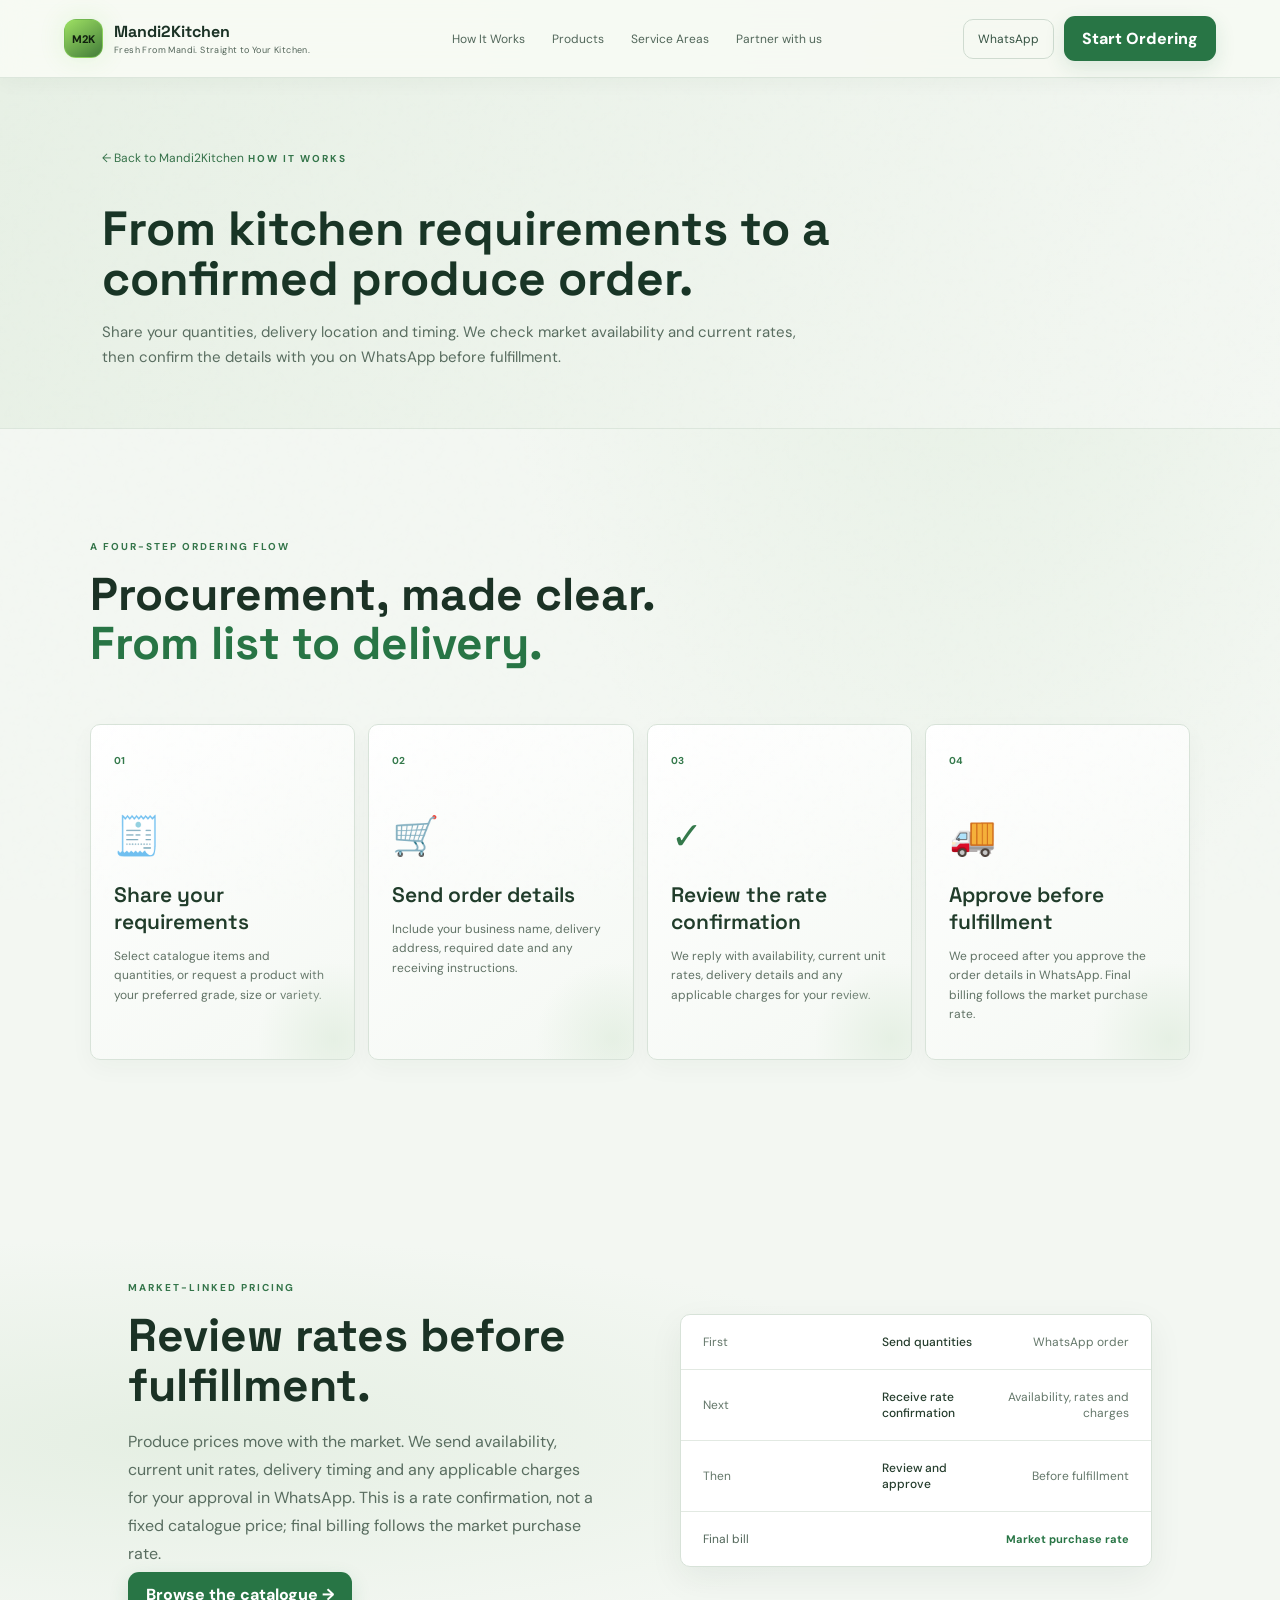
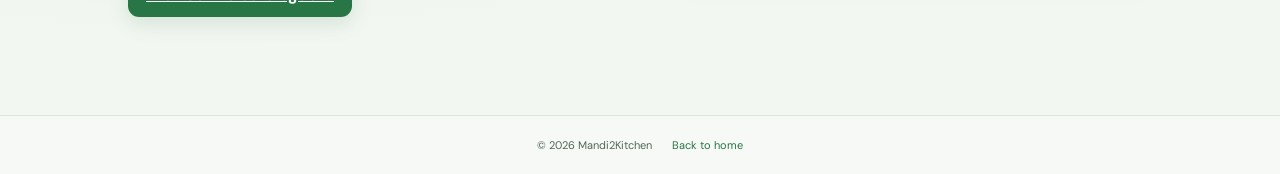
==== commit f932fabc: "Add files via upload" ====
--- a/Mandi2Kitchen-3D 3/how-it-works.html
+++ b/Mandi2Kitchen-3D 3/how-it-works.html
@@ -12,7 +12,7 @@
     <link rel="stylesheet" href="styles.css">
     <link rel="stylesheet" href="visual-refresh.css">
   </head>
-  <body>
+  <body class="how-it-works-page">
     <div class="grain">
     </div>
     <header class="nav">
@@ -47,50 +47,50 @@
         <div class="partner-hero-inner">
           <a class="partner-back" href="index.html">← Back to Mandi2Kitchen</a>
           <span class="eyebrow">HOW IT WORKS</span>
-          <h1>From your kitchen list to a confirmed delivery.</h1>
-          <p>Send your produce requirements first. We check market availability and current rates, then confirm the order details with you in WhatsApp.</p>
+          <h1>From kitchen requirements to a confirmed produce order.</h1>
+          <p>Share your quantities, delivery location and timing. We check market availability and current rates, then confirm the details with you on WhatsApp before fulfillment.</p>
         </div>
       </section>
       <section id="process" class="section process">
         <div class="section-head">
-          <span class="eyebrow">FOUR SIMPLE STEPS</span>
-          <h2>A clear route from<br>
-            <em>market to kitchen.</em>
+          <span class="eyebrow">A FOUR-STEP ORDERING FLOW</span>
+          <h2>Procurement, made clear.<br>
+            <em>From list to delivery.</em>
           </h2>
         </div>
         <div class="steps">
           <article>
             <b>01</b>
             <span>🧾</span>
-            <h3>Build your order</h3>
-            <p>Choose vegetables and quantities from the catalogue, or request a custom item.</p>
+            <h3>Share your requirements</h3>
+            <p>Select catalogue items and quantities, or request a product with your preferred grade, size or variety.</p>
           </article>
           <article>
             <b>02</b>
             <span>🛒</span>
-            <h3>Send on WhatsApp</h3>
-            <p>Add your business, delivery location and requested date to the order message.</p>
+            <h3>Send order details</h3>
+            <p>Include your business name, delivery address, required date and any receiving instructions.</p>
           </article>
           <article>
             <b>03</b>
             <span>✓</span>
-            <h3>Confirm sourcing</h3>
-            <p>We check availability and confirm the market-linked rate before fulfillment.</p>
+            <h3>Review the rate confirmation</h3>
+            <p>We reply with availability, current unit rates, delivery details and any applicable charges for your review.</p>
           </article>
           <article>
             <b>04</b>
             <span>🚚</span>
-            <h3>Confirm delivery</h3>
-            <p>We confirm delivery details with you directly. Final billing follows the market purchase rate.</p>
+            <h3>Approve before fulfillment</h3>
+            <p>We proceed after you approve the order details in WhatsApp. Final billing follows the market purchase rate.</p>
           </article>
         </div>
       </section>
       <section class="quote-section">
         <div>
           <span class="eyebrow">MARKET-LINKED PRICING</span>
-          <h2>No fixed catalogue rates.</h2>
-          <p>Rates change with the market. Your order message starts the conversation; current prices and availability are confirmed directly before the order is fulfilled.</p>
-          <a class="primary" href="products.html">Browse Produce →</a>
+          <h2>Review rates before fulfillment.</h2>
+          <p>Produce prices move with the market. We send availability, current unit rates, delivery timing and any applicable charges for your approval in WhatsApp. This is a rate confirmation, not a fixed catalogue price; final billing follows the market purchase rate.</p>
+          <a class="primary" href="products.html">Browse the catalogue →</a>
         </div>
         <div class="quote-panel">
           <div class="quote-row">
@@ -100,12 +100,12 @@
           </div>
           <div class="quote-row">
             <span>Next</span>
-            <b>Check the market</b>
-            <i>Availability & rate</i>
+            <b>Receive rate confirmation</b>
+            <i>Availability, rates and charges</i>
           </div>
           <div class="quote-row">
             <span>Then</span>
-            <b>Confirm the order</b>
+            <b>Review and approve</b>
             <i>Before fulfillment</i>
           </div>
           <div class="quote-total">
--- a/Mandi2Kitchen-3D 3/styles.css
+++ b/Mandi2Kitchen-3D 3/styles.css
@@ -1532,6 +1532,88 @@
   color:#bfe69e;
   border-radius:9px
 }
+.order-templates,.delivery-locations {
+  margin:16px 0;
+  padding:14px;
+  border:1px solid #ffffff18;
+  border-radius:9px;
+  background:#0b1710
+}
+.order-templates summary,.delivery-locations summary {
+  color:#dce6df;
+  font-size:13px;
+  font-weight:600;
+  cursor:pointer
+}
+.order-templates>p,.delivery-locations>p {
+  margin:8px 0 0;
+  font-size:11px
+}
+.kilogram-minimum-status {
+  margin:12px 0;
+  padding:10px 12px;
+  border-left:2px solid #df7957;
+  background:#df79570d;
+  color:#d4b5a8;
+  font-size:12px;
+  line-height:1.6
+}
+.kilogram-minimum-status.is-met {
+  border-left-color:#287545;
+  background:#28754512;
+  color:#b9d6bc
+}
+.order-policy-note {
+  margin:14px 0 0;
+  color:#8fa196;
+  font-size:11px;
+  line-height:1.6
+}
+.order-template-save,.order-template-load {
+  display:grid;
+  grid-template-columns:minmax(0,1fr) auto;
+  gap:9px;
+  align-items:end;
+  margin-top:12px
+}
+.order-template-load {
+  grid-template-columns:minmax(0,1fr) auto auto
+}
+.order-template-save label,.order-template-load label {
+  display:grid;
+  gap:6px;
+  min-width:0;
+  color:#a8b7ad;
+  font-size:11px
+}
+.order-template-save input,.order-template-load select {
+  width:100%;
+  min-width:0;
+  padding:10px;
+  border:1px solid #ffffff18;
+  border-radius:8px;
+  background:#07110c;
+  color:#dce6df;
+  font:inherit;
+  font-size:12px
+}
+.order-template-save button,.order-template-load button {
+  min-height:38px;
+  padding:8px 12px;
+  border:1px solid #ffffff22;
+  border-radius:8px;
+  background:#12251a;
+  color:#dce6df;
+  font:600 11px 'DM Sans',sans-serif;
+  cursor:pointer
+}
+.order-template-save button:hover,.order-template-load button:hover:not(:disabled) {
+  border-color:#a8e06388
+}
+.order-template-save button:disabled,.order-template-load button:disabled {
+  opacity:.5;
+  cursor:not-allowed
+}
 .order-footer {
   display:flex;
   gap:8px;
@@ -1650,6 +1732,9 @@
     grid-template-columns:1fr;
     display:grid
   }
+  .order-template-save,.order-template-load {
+    grid-template-columns:1fr
+  }
   .line {
     grid-template-columns:1fr 80px 65px 35px
   }
--- a/Mandi2Kitchen-3D 3/visual-refresh.css
+++ b/Mandi2Kitchen-3D 3/visual-refresh.css
@@ -368,6 +368,10 @@
   color:#264231
 }
 .faq-grid details p {
+.faq-grid details p a {
+  color:var(--green2);
+  font-weight:700
+}
   color:#5d7063
 }
 .contact {
@@ -418,6 +422,163 @@
 }
 .partner-back {
   color:#36724a
+}
+.home-page .hero-copy {
+  animation:homeRise .75s cubic-bezier(.2,.75,.25,1) both
+}
+.home-page .scene {
+  animation:homeSceneEnter .9s cubic-bezier(.2,.75,.25,1) .12s both
+}
+.home-page .ticker>div {
+  animation:homeRise .5s ease both
+}
+.home-page .ticker>div:nth-child(1) {
+  animation-delay:.18s
+}
+.home-page .ticker>div:nth-child(2) {
+  animation-delay:.24s
+}
+.home-page .ticker>div:nth-child(3) {
+  animation-delay:.3s
+}
+.home-page .ticker>div:nth-child(4) {
+  animation-delay:.36s
+}
+.home-page .ticker>div:nth-child(5) {
+  animation-delay:.42s
+}
+.home-page .ticker>div:nth-child(6) {
+  animation-delay:.48s
+}
+.home-page .ticker>div:nth-child(7) {
+  animation-delay:.54s
+}
+.home-page.home-reveal-ready [data-home-reveal] {
+  opacity:0;
+  transform:translateY(22px);
+  transition:opacity .65s ease,transform .65s cubic-bezier(.2,.75,.25,1)
+}
+.home-page.home-reveal-ready [data-home-reveal].is-revealed {
+  opacity:1;
+  transform:translateY(0)
+}
+.home-page.home-reveal-ready .metric-grid>div,
+.home-page.home-reveal-ready .faq-grid>details {
+  opacity:0;
+  transform:translateY(10px);
+  transition:opacity .45s ease,transform .45s ease
+}
+.home-page.home-reveal-ready .metric-grid.is-revealed>div,
+.home-page.home-reveal-ready .faq-grid.is-revealed>details {
+  opacity:1;
+  transform:translateY(0)
+}
+.home-page.home-reveal-ready .metric-grid>div,
+.home-page.home-reveal-ready .faq-grid>details {
+  transition-delay:.08s
+}
+.home-page.home-reveal-ready .metric-grid>div:nth-child(2),
+.home-page.home-reveal-ready .faq-grid>details:nth-child(2) {
+  transition-delay:.16s
+}
+.home-page.home-reveal-ready .metric-grid>div:nth-child(3),
+.home-page.home-reveal-ready .faq-grid>details:nth-child(3) {
+  transition-delay:.24s
+}
+.home-page.home-reveal-ready .metric-grid>div:nth-child(4),
+.home-page.home-reveal-ready .faq-grid>details:nth-child(4) {
+  transition-delay:.32s
+}
+@keyframes homeRise {
+  from {
+    opacity:0;
+    transform:translateY(18px)
+  }
+  to {
+    opacity:1;
+    transform:translateY(0)
+  }
+}
+@keyframes homeSceneEnter {
+  from {
+    opacity:0;
+    transform:translateY(12px) scale(.97)
+  }
+  to {
+    opacity:1;
+    transform:translateY(0) scale(1)
+  }
+}
+.how-it-works-page .partner-hero-inner,
+.how-it-works-page #process .section-head,
+.how-it-works-page .quote-section>div:first-child {
+  animation:howWorksRise .65s cubic-bezier(.2,.75,.25,1) both
+}
+.how-it-works-page #process .section-head {
+  animation-delay:.12s
+}
+.how-it-works-page .steps article {
+  animation:howWorksRise .6s cubic-bezier(.2,.75,.25,1) both;
+  transition:transform .2s ease,box-shadow .2s ease,border-color .2s ease
+}
+.how-it-works-page .steps article:nth-child(1) {
+  animation-delay:.18s
+}
+.how-it-works-page .steps article:nth-child(2) {
+  animation-delay:.27s
+}
+.how-it-works-page .steps article:nth-child(3) {
+  animation-delay:.36s
+}
+.how-it-works-page .steps article:nth-child(4) {
+  animation-delay:.45s
+}
+.how-it-works-page .steps article:hover {
+  transform:translateY(-4px);
+  border-color:#9aba9d;
+  box-shadow:0 14px 30px #203c2716
+}
+.how-it-works-page .quote-section>div:first-child {
+  animation-delay:.12s
+}
+.how-it-works-page .quote-panel {
+  animation:howWorksSlide .7s cubic-bezier(.2,.75,.25,1) .22s both
+}
+.how-it-works-page .quote-row,
+.how-it-works-page .quote-total {
+  animation:howWorksRise .45s ease both
+}
+.how-it-works-page .quote-row:nth-child(1) {
+  animation-delay:.32s
+}
+.how-it-works-page .quote-row:nth-child(2) {
+  animation-delay:.4s
+}
+.how-it-works-page .quote-row:nth-child(3) {
+  animation-delay:.48s
+}
+.how-it-works-page .quote-total {
+  animation-delay:.56s
+}
+@keyframes howWorksRise {
+  from {
+    opacity:0;
+    transform:translateY(16px)
+  }
+  to {
+    opacity:1;
+    transform:translateY(0)
+  }
+}
+@keyframes howWorksSlide {
+  from {
+    opacity:0;
+    transform:translateX(16px)
+  }
+  to {
+    opacity:1;
+    transform:translateX(0)
+  }
 }
 .partner-form,.partner-aside {
   background:#fff;
